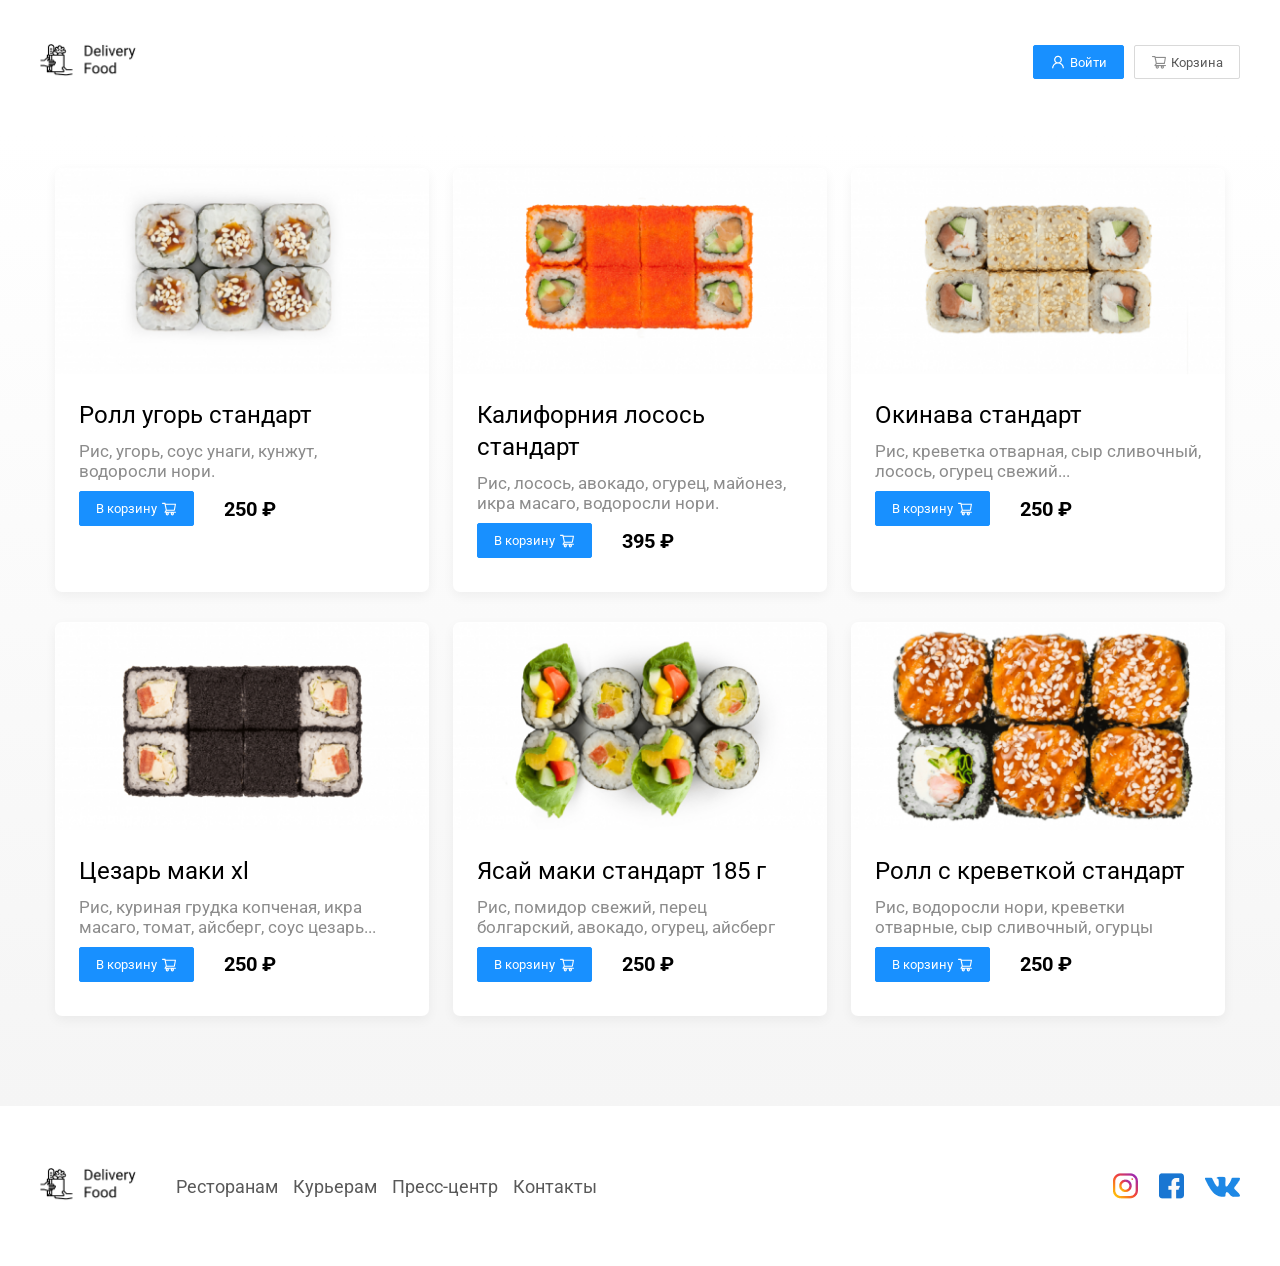
==== goods.html @ f7368b6a "third lesson" ====
<!DOCTYPE html>
<html lang="ru">
<head>
	<meta charset="UTF-8">
	<meta name="viewport" content="width=device-width, initial-scale=1.0">
	<link rel="preconnect" href="https://fonts.googleapis.com">
	<link rel="preconnect" href="https://fonts.gstatic.com" crossorigin>
	<link href="https://fonts.googleapis.com/css2?family=Roboto:ital,wght@0,100..900;1,100..900&display=swap"
		rel="stylesheet">
	<link rel="stylesheet" href="style.css">
	<title>Delivery Food</title>
</head>
<body>
	<div class="page-wrapper">
		<header class="header">
			<div class="container">
				<div class="header-box">
					<a href="index.html" class="header-logo logo">
						<img src="./images/logo.png" alt="logo">
					</a>
					<div class="header-controls">
						<button class="btn btn-primary">
							<img src="./images/icons/user.png" alt="user">
							Войти
						</button>
						<button class="btn btn-outline">
							<img src="./images/icons/shopping-cart.png" alt="shopping card">
							Корзина
						</button>
					</div>
				</div>
			</div>
		</header>
		<main class="main">
			<div class="container">
				<section class="products">
					<div class="container">
						<div class="products-wrapper">
							<div class="products-card">
								<div class="products-card_image">
									<img src="./images/goods/good-1.png" alt="goods-1">
								</div>
								<div class="products-card_description">
									<div class="products-card_description-row">
										<h5 class="products-card_description--name">
											Ролл угорь стандарт
										</h5>
									</div>
									<div class="products-card_description-row">
										<p class="products-card_description--text">
											Рис, угорь, соус унаги, кунжут, водоросли нори.
										</p>
									</div>
									<div class="products-card_description-row">
										<div class="products-card_description-controls">
											<button class="btn btn-primary">
												В корзину
												<img src="./images/icons/shopping-cart-light.svg" alt="shopping cart">
											</button>
											<span class="products-card_description--price">
												250 ₽
											</span>
										</div>
									</div>
								</div>
							</div>
							<div class="products-card">
								<div class="products-card_image">
									<img src="./images/goods/good-2.png" alt="goods-2">
								</div>
								<div class="products-card_description">
									<div class="products-card_description-row">
										<h5 class="products-card_description--name">
											Калифорния лосось стандарт
										</h5>
									</div>
									<div class="products-card_description-row">
										<p class="products-card_description--text">
											Рис, лосось, авокадо, огурец, майонез, икра масаго, водоросли нори.
										</p>
									</div>
									<div class="products-card_description-row">
										<div class="products-card_description-controls">
											<button class="btn btn-primary">
												В корзину
												<img src="./images/icons/shopping-cart-light.svg" alt="shopping cart">
											</button>
											<span class="products-card_description--price">
												395 ₽
											</span>
										</div>
									</div>
								</div>
							</div>
							<div class="products-card">
								<div class="products-card_image">
									<img src="./images/goods/good-3.png" alt="goods-3">
								</div>
								<div class="products-card_description">
									<div class="products-card_description-row">
										<h5 class="products-card_description--name">
											Окинава стандарт
										</h5>
									</div>
									<div class="products-card_description-row">
										<p class="products-card_description--text">
											 Рис, креветка отварная, сыр сливочный, лосось, огурец свежий...
										</p>
									</div>
									<div class="products-card_description-row">
										<div class="products-card_description-controls">
											<button class="btn btn-primary">
												В корзину
												<img src="./images/icons/shopping-cart-light.svg" alt="shopping cart">
											</button>
											<span class="products-card_description--price">
												250 ₽
											</span>
										</div>
									</div>
								</div>
							</div>
							<div class="products-card">
								<div class="products-card_image">
									<img src="./images/goods/good-4.png" alt="goods-4">
								</div>
								<div class="products-card_description">
									<div class="products-card_description-row">
										<h5 class="products-card_description--name">
											Цезарь маки хl
										</h5>
									</div>
									<div class="products-card_description-row">
										<p class="products-card_description--text">
											Рис, куриная грудка копченая, икра масаго, томат, айсберг, соус цезарь...
										</p>
									</div>
									<div class="products-card_description-row">
										<div class="products-card_description-controls">
											<button class="btn btn-primary">
												В корзину
												<img src="./images/icons/shopping-cart-light.svg" alt="shopping cart">
											</button>
											<span class="products-card_description--price">
												250 ₽
											</span>
										</div>
									</div>
								</div>
							</div>
							<div class="products-card">
								<div class="products-card_image">
									<img src="./images/goods/good-5.png" alt="goods-5">
								</div>
								<div class="products-card_description">
									<div class="products-card_description-row">
										<h5 class="products-card_description--name">
											Ясай маки стандарт 185 г
										</h5>
									</div>
									<div class="products-card_description-row">
										<p class="products-card_description--text">
											Рис, помидор свежий, перец болгарский, авокадо, огурец, айсберг
										</p>
									</div>
									<div class="products-card_description-row">
										<div class="products-card_description-controls">
											<button class="btn btn-primary">
												В корзину
												<img src="./images/icons/shopping-cart-light.svg" alt="shopping cart">
											</button>
											<span class="products-card_description--price">
												250 ₽
											</span>
										</div>
									</div>
								</div>
							</div>
							<div class="products-card">
								<div class="products-card_image">
									<img src="./images/goods/good-6.png" alt="goods-6">
								</div>
								<div class="products-card_description">
									<div class="products-card_description-row">
										<h5 class="products-card_description--name">
											Ролл с креветкой стандарт
										</h5>
									</div>
									<div class="products-card_description-row">
										<p class="products-card_description--text">
											Рис, водоросли нори, креветки отварные, сыр сливочный, огурцы
										</p>
									</div>
									<div class="products-card_description-row">
										<div class="products-card_description-controls">
											<button class="btn btn-primary">
												В корзину
												<img src="./images/icons/shopping-cart-light.svg" alt="shopping cart">
											</button>
											<span class="products-card_description--price">
												250 ₽
											</span>
										</div>
									</div>
								</div>
							</div>
						</div>
					</div>
				</section>
			</div>
		</main>
		<div class="cart-modal__overlay">
			<div class="cart-modal">
				<div class="cart-modal__header">
					<h2 class="cart-modal__header--title">Корзина</h2>
					<span class="cart-modal__header--close">
						<img src="./images/icons/close.svg" alt="close">
					</span>
				</div>

				<div class="cart-modal__body">
					<div class="cart-item">
						<p class="cart-item__title">Ролл угорь стандарт</p>
						<div class="cart-item__controls">
							<div class="cart-item__controls--price">250 ₽</div>
							<button class="btn btn-outline">-</button>
							<div class="cart-item__controls--count">1</div>
							<button class="btn btn-outline">+</button>
						</div>
					</div>
					<div class="cart-item">
						<p class="cart-item__title">Ролл угорь стандарт</p>
						<div class="cart-item__controls">
							<div class="cart-item__controls--price">250 ₽</div>
							<button class="btn btn-outline">-</button>
							<div class="cart-item__controls--count">1</div>
							<button class="btn btn-outline">+</button>
						</div>
					</div>
					<div class="cart-item">
						<p class="cart-item__title">Ролл угорь стандарт</p>
						<div class="cart-item__controls">
							<div class="cart-item__controls--price">250 ₽</div>
							<button class="btn btn-outline">-</button>
							<div class="cart-item__controls--count">1</div>
							<button class="btn btn-outline">+</button>
						</div>
					</div>
					<div class="cart-item">
						<p class="cart-item__title">Ролл угорь стандарт</p>
						<div class="cart-item__controls">
							<div class="cart-item__controls--price">250 ₽</div>
							<button class="btn btn-outline">-</button>
							<div class="cart-item__controls--count">1</div>
							<button class="btn btn-outline">+</button>
						</div>
					</div>
					<div class="cart-item">
						<p class="cart-item__title">Ролл угорь стандарт</p>
						<div class="cart-item__controls">
							<div class="cart-item__controls--price">250 ₽</div>
							<button class="btn btn-outline">-</button>
							<div class="cart-item__controls--count">1</div>
							<button class="btn btn-outline">+</button>
						</div>
					</div>
				</div>

				<div class="cart-modal__footer">
					<div class="cart-modal__footer--price">
						1250 ₽
					</div>
					<div class="cart-modal__footer--controls">
						<button class="btn btn-primary">
							Оформить заказ
						</button>
						<button class="btn btn-outline">
							Отмена
						</button>
					</div>
				</div>
			</div>
		</div>
		<footer class="footer">
			<div class="container">
				<div class="footer-box">
					<a href="index.html" class="footer-logo logo">
						<img src="./images/logo.png" alt="logo">
					</a>
					<div class="footer-nav">
						<ul>
							<li>Ресторанам</li>
							<li>Курьерам</li>
							<li>Пресс-центр</li>
							<li>Контакты</li>
						</ul>
					</div>
					<div class="footer-social">
						<img src="./images/social/instagram.png" alt="instagram">
						<img src="./images/social/facebook.png" alt="facebook">
						<img src="./images/social/vk.png" alt="vk">
					</div>
				</div>
			</div>
		</footer>
	</div>
</body>

</html>
---- style.css ----
* {
	box-sizing: border-box;
	font-family: Roboto;
	font-style: normal;
	line-height: normal;
}
body {
	margin: 0;
	padding: 0;
}
.page-wrapper {
	display: flex;
	flex-direction: column;
	min-height: 100vh;
}
.main {
	flex-grow: 1;
	background: linear-gradient(180deg, rgba(245, 245, 245, 0.00) 1.04%, #f5f5f5 100%);
}
.header {
	display: flex;
	align-items: center;
	min-height: 124px;
}
.header-box {
	height: 100%;
	display: flex;
	align-items: center;
	justify-content: space-between;
}
.header-controls {
	display: flex;
	align-items: center;
	justify-content: flex-end;
	gap: 10px;
}
.btn-outline {
	border-radius: 2px;
	border: 1px solid #d9d9d9;
	background: #fff;
	box-shadow: 0px 0px 2px 0px rgba(0, 0, 0, 0.00);
	color: #595959;
}
.btn {
	display: flex;
	padding: 8px 16px;
	align-items: center;
	gap: 4px;
	outline: none;
	cursor: pointer;
}
.btn-primary {
	border: 1px solid #1890ff;
	border-radius: 2px;
	background: #1890ff;
	color: #fff;
}
.container {
	width: 100%;
	max-width: 1230px;
	margin: 0px auto;
	padding-left: 15px;
	padding-right: 15px;
	height: 100%;
}
.banner {
	margin-bottom: 56px;
}
.banner-item {
	background-color: #fff1bb;
	background-image: url(./images/banners/banner-image.png);
	background-repeat: no-repeat;
	background-size: contain;
	background-position: center right;
	padding: 68px;
	border-radius: 10px;
}
.banner-item--title {
	color: #302c34;
	font-size: 39px;
	font-weight: 700;
	max-width: 50%;
	margin-top: 0;
	margin-bottom: 15px;
}
.banner-item--subtitle {
	color: #302c34;
	font-size: 24px;
	font-weight: 400;
	max-width: 50%;
	margin: 0;
}
.footer {
	min-height: 156px;
	display: flex;
	align-items: center;
	padding: 60px 0;
}
.footer-box {
	height: 100%;
	display: flex;
	align-items: center;
	justify-content: space-between;
	gap: 36px;
	flex-wrap: wrap;
}
.footer-nav {
	flex-grow: 1;
}
.footer-nav ul {
	display: flex;
	align-items: center;
	list-style: none;
	padding: 0;
	margin: 0;
	gap: 15px;
	flex-wrap: wrap;
}
.footer-nav ul li {
	color: #595959;
	font-size: 18px;
	font-weight: 400;
}
.footer-social {
	display: flex;
	align-items: center;
	gap: 20px;
	justify-content: flex-end;
}
.logo {
	max-width: 100px;
}
.logo img {
	width: 100%;
}
.products-header {
	display: flex;
	justify-content: space-between;
	align-items: center;
	flex-wrap: wrap;
	gap: 24px;
}
.products-header--title {
	color: #000;
	font-size: 36px;
	font-weight: 700;
	margin: 0;
}
.products-header--search {
	border-radius: 2px;
	border: 1px solid #d9d9d9;
	background: #fff;
	min-width: 306px;
	height: 34px;
	flex-shrink: 0;
	padding: 5px 12px;
}
.products-header--search:focus{
	outline: none;
	border: 1px solid #d9d9d9;
}
.products-header--search::placeholder {
	color: #bfbfbf;
	font-size: 16px;
	font-weight: 400;
	line-height: 24px;
}
.products-wrapper {
	margin-top: 44px;
	margin-bottom: 90px;
	display: flex;
	flex-wrap: wrap;
	row-gap: 30px;
	column-gap: 24px;
}
.products-card {
	width: calc((100% - 48px) / 3);
	border-radius: 7px;
	background: #fff;
	box-shadow: 0px 4px 12px 0px rgba(0, 0, 0, 0.05);
	overflow: hidden;
	text-decoration: none;
}
.products-card_image {
	width: 100%;
}
.products-card_image img {
	width: 100%;
}
.products-card_description {
	padding: 20px 24px 34px 24px;
}
.products-card_description-row {
	display: flex;
	align-items: center;
	justify-content: space-between;
}
.products-card_description-row:not(:last-child) {
	margin-bottom: 10px;
}
.products-card_description--title {
	color: #000;
	font-size: 24px;
	font-weight: 700;
	line-height: 32px;
	margin: 0;
}
.products-card_description--badge {
	color: #fff;
	font-size: 12px;
	font-weight: 400;
	line-height: 20px;
	background: #262626;
	padding: 1px 8px;
}
.products-card_description-info {
	display: flex;
	align-items: center;
	justify-content: flex-start;
	gap: 25px;
	flex-wrap: wrap;
	row-gap: 8px;
	column-gap: 25px;
}
.products-card_description--name {
	margin: 0;
	color: #000;
	font-size: 24px;
	font-weight: 400;
	line-height: 32px;
}
.products-card_description--text {
	margin: 0;
	color: #8c8c8c;
	font-size: 17px;
	font-weight: 400;
}
.products-card_description-controls {
	display: flex;
	align-items: center;
	justify-content: flex-start;
	flex-wrap: wrap;
	row-gap: 10px;
	column-gap: 30px;
}
.products-card_description--price {
	color: #000;
	font-size: 20px;
	font-weight: 700;
	line-height: 32px;
}
.products-card_description-info--raiting {
	color: #ffc107;
	font-size: 18px;
	font-weight: 700;
	line-height: 32px;
}
.products-card_description-info--price {
	color: #8c8c8c;
	font-size: 18px;
	font-weight: 400;
	line-height: 32px;
}
.products-card_description-info--group {
	color: #8c8c8c;
	font-size: 18px;
	font-weight: 400;
	line-height: 32px;
	position: relative;
}
.products-card_description-info--group::before {
	content: '';
	display: block;
	width: 5px;
	height: 5px;
	border-radius: 50%;
	background: #8c8c8c;
	position: absolute;
	left: -14px;
	top: 14px;
}
.cart-modal__overlay {
	display: none;
	position: fixed;
	top: 0;
	left: 0;
	right: 0;
	bottom: 0;
	background: rgba(0, 0, 0, 0.40);
	align-items: center;
	justify-content: center;
}
.cart-modal__overlay.open {
	display: flex;
}
.cart-modal__header {
	display: flex;
	align-items: center;
	justify-content: space-between;
	margin-bottom: 48px;
}
.cart-modal__header--title {
	color: #000;
	font-weight: 700;
	font-size: 36px;
	margin: 0;
}
.cart-modal__header--close {
	cursor: pointer;
}
.cart-modal__footer {
	display: flex;
	align-items: center;
	justify-content: space-between;
	flex-wrap: wrap;
	gap: 15px;
	margin-top: 50px;
}
.cart-modal__footer--price {
	border-radius: 5px;
	background: #262626;
	color: #fafafa;
	font-size: 20px;
	font-weight: 700;
	padding: 15px 20px;
}
.cart-modal__footer--controls {
	display: flex;
	align-items: center;
	gap: 10px;
}
.cart-modal {
	max-width: 780px;
	width: 100%;
	padding: 40px 45px;
	border-radius: 5px;
	background: #fff;
}
.cart-item {
	display: flex;
	align-items: center;
	justify-content: space-between;
	flex-wrap: wrap;
	gap: 10px;
}
.cart-item:not(:last-child) {
	margin-bottom: 10px;
	padding-bottom: 10px;
	border-bottom: 1px solid #d9d9d9;;
}
.cart-item__title {
	color: #000;
	font-size: 18px;
	font-weight: 400;
	line-height: 32px;
	margin: 0;
}
.cart-item__controls {
	display: flex;
	align-items: center;
}
.cart-item__controls--price {
	margin-right: 47px;
	color: #000;
	font-size: 20px;
	font-weight: 700;
	line-height: 32px;
}
.cart-item__controls button {
	border: solid 1px #40a9ff;
	color: #40a9ff;
}
.cart-item__controls--count {
	margin-left: 15px;
	margin-right: 15px;
}
@media (max-width: 991px) {
	.banner-item--title {
		max-width: 100%;
	}
	.banner-item--subtitle {
		max-width: 100%;
	}
	.products-card {
		width: calc((100% - 24px) / 2);
	}
	.banner-item {
		background-image: none;
	}
}
@media (max-width: 768px) {
	.products-card {
		width: 100%;
	}
}
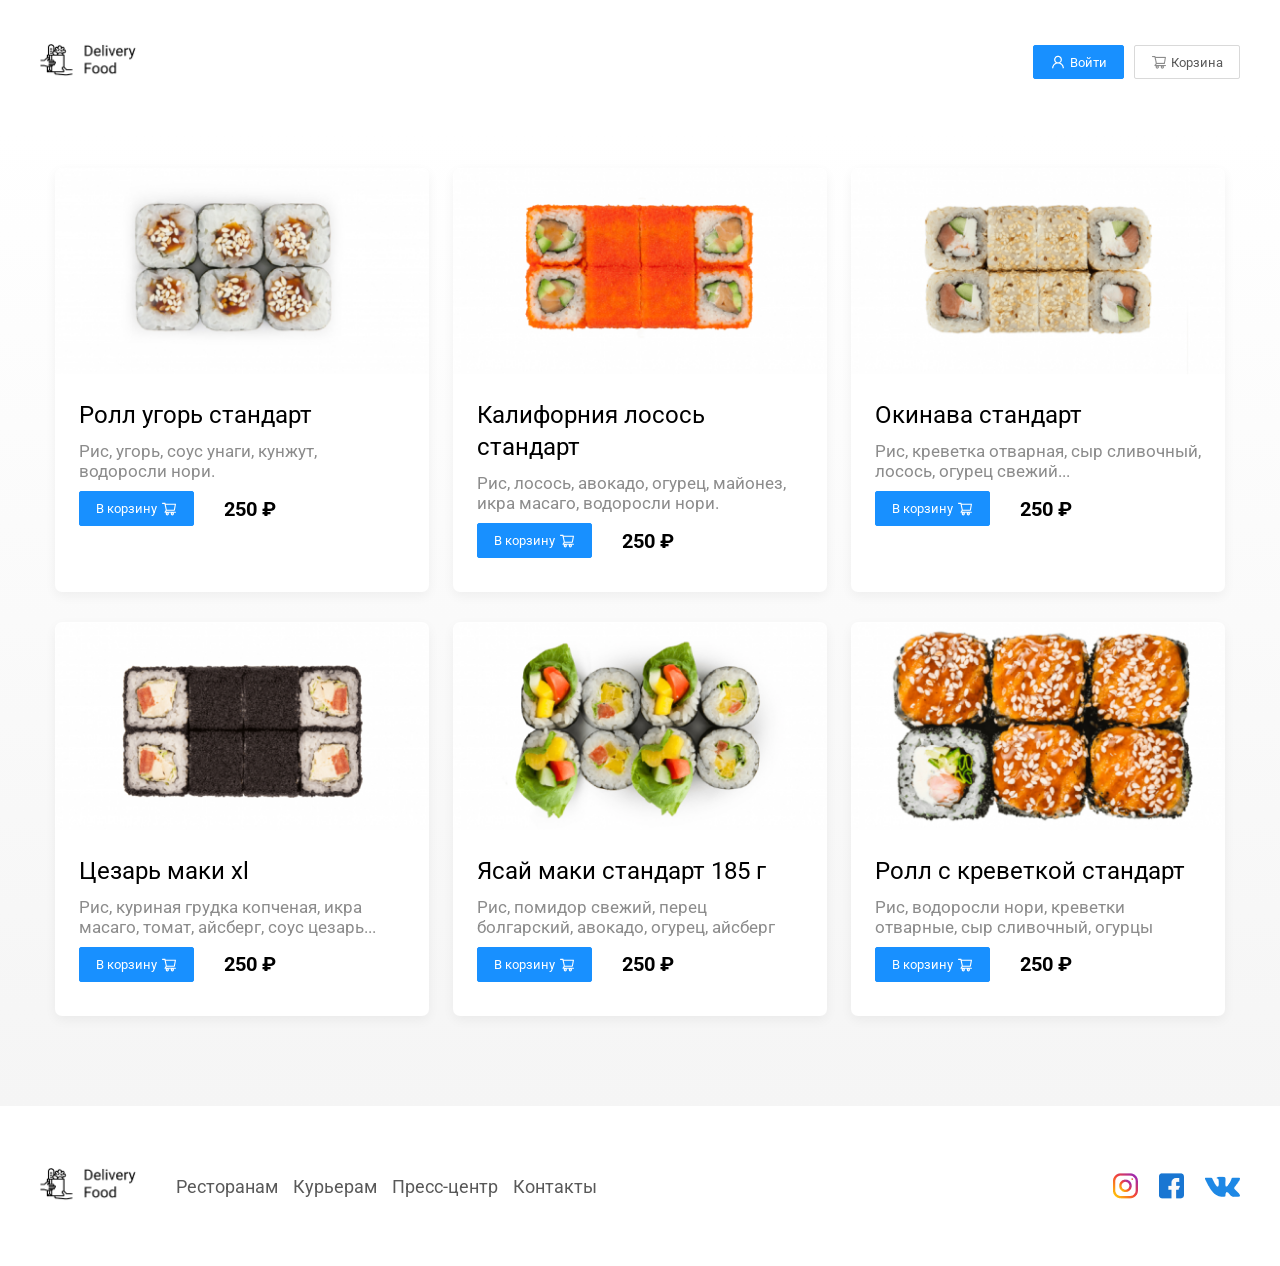
==== commit 94dff2d4: "fourth lesson" ====
--- a/goods.html
+++ b/goods.html
@@ -7,7 +7,8 @@
 	<link rel="preconnect" href="https://fonts.gstatic.com" crossorigin>
 	<link href="https://fonts.googleapis.com/css2?family=Roboto:ital,wght@0,100..900;1,100..900&display=swap"
 		rel="stylesheet">
-	<link rel="stylesheet" href="style.css">
+	<link rel="stylesheet" href="./css/style.css">
+	<script src="./scripts/index.js" defer></script>
 	<title>Delivery Food</title>
 </head>
 <body>
@@ -23,7 +24,7 @@
 							<img src="./images/icons/user.png" alt="user">
 							Войти
 						</button>
-						<button class="btn btn-outline">
+						<button class="btn btn-outline" id="cart-button">
 							<img src="./images/icons/shopping-cart.png" alt="shopping card">
 							Корзина
 						</button>
@@ -35,7 +36,7 @@
 			<div class="container">
 				<section class="products">
 					<div class="container">
-						<div class="products-wrapper">
+						<div class="products-wrapper" id="goods-container">
 							<div class="products-card">
 								<div class="products-card_image">
 									<img src="./images/goods/good-1.png" alt="goods-1">
--- a/css/style.css
+++ b/css/style.css
@@ -0,0 +1,395 @@
+* {
+	box-sizing: border-box;
+	font-family: Roboto;
+	font-style: normal;
+	line-height: normal;
+}
+body {
+	margin: 0;
+	padding: 0;
+}
+.page-wrapper {
+	display: flex;
+	flex-direction: column;
+	min-height: 100vh;
+}
+.main {
+	flex-grow: 1;
+	background: linear-gradient(180deg, rgba(245, 245, 245, 0.00) 1.04%, #f5f5f5 100%);
+}
+.header {
+	display: flex;
+	align-items: center;
+	min-height: 124px;
+}
+.header-box {
+	height: 100%;
+	display: flex;
+	align-items: center;
+	justify-content: space-between;
+}
+.header-controls {
+	display: flex;
+	align-items: center;
+	justify-content: flex-end;
+	gap: 10px;
+}
+.btn-outline {
+	border-radius: 2px;
+	border: 1px solid #d9d9d9;
+	background: #fff;
+	box-shadow: 0px 0px 2px 0px rgba(0, 0, 0, 0.00);
+	color: #595959;
+}
+.btn {
+	display: flex;
+	padding: 8px 16px;
+	align-items: center;
+	gap: 4px;
+	outline: none;
+	cursor: pointer;
+}
+.btn-primary {
+	border: 1px solid #1890ff;
+	border-radius: 2px;
+	background: #1890ff;
+	color: #fff;
+}
+.container {
+	width: 100%;
+	max-width: 1230px;
+	margin: 0px auto;
+	padding-left: 15px;
+	padding-right: 15px;
+	height: 100%;
+}
+.banner {
+	margin-bottom: 56px;
+}
+.banner-item {
+	background-color: #fff1bb;
+	background-image: url(./images/banners/banner-image.png);
+	background-repeat: no-repeat;
+	background-size: contain;
+	background-position: center right;
+	padding: 68px;
+	border-radius: 10px;
+}
+.banner-item--title {
+	color: #302c34;
+	font-size: 39px;
+	font-weight: 700;
+	max-width: 50%;
+	margin-top: 0;
+	margin-bottom: 15px;
+}
+.banner-item--subtitle {
+	color: #302c34;
+	font-size: 24px;
+	font-weight: 400;
+	max-width: 50%;
+	margin: 0;
+}
+.footer {
+	min-height: 156px;
+	display: flex;
+	align-items: center;
+	padding: 60px 0;
+}
+.footer-box {
+	height: 100%;
+	display: flex;
+	align-items: center;
+	justify-content: space-between;
+	gap: 36px;
+	flex-wrap: wrap;
+}
+.footer-nav {
+	flex-grow: 1;
+}
+.footer-nav ul {
+	display: flex;
+	align-items: center;
+	list-style: none;
+	padding: 0;
+	margin: 0;
+	gap: 15px;
+	flex-wrap: wrap;
+}
+.footer-nav ul li {
+	color: #595959;
+	font-size: 18px;
+	font-weight: 400;
+}
+.footer-social {
+	display: flex;
+	align-items: center;
+	gap: 20px;
+	justify-content: flex-end;
+}
+.logo {
+	max-width: 100px;
+}
+.logo img {
+	width: 100%;
+}
+.products-header {
+	display: flex;
+	justify-content: space-between;
+	align-items: center;
+	flex-wrap: wrap;
+	gap: 24px;
+}
+.products-header--title {
+	color: #000;
+	font-size: 36px;
+	font-weight: 700;
+	margin: 0;
+}
+.products-header--search {
+	border-radius: 2px;
+	border: 1px solid #d9d9d9;
+	background: #fff;
+	min-width: 306px;
+	height: 34px;
+	flex-shrink: 0;
+	padding: 5px 12px;
+}
+.products-header--search:focus{
+	outline: none;
+	border: 1px solid #d9d9d9;
+}
+.products-header--search::placeholder {
+	color: #bfbfbf;
+	font-size: 16px;
+	font-weight: 400;
+	line-height: 24px;
+}
+.products-wrapper {
+	margin-top: 44px;
+	margin-bottom: 90px;
+	display: flex;
+	flex-wrap: wrap;
+	row-gap: 30px;
+	column-gap: 24px;
+}
+.products-card {
+	width: calc((100% - 48px) / 3);
+	border-radius: 7px;
+	background: #fff;
+	box-shadow: 0px 4px 12px 0px rgba(0, 0, 0, 0.05);
+	overflow: hidden;
+	text-decoration: none;
+}
+.products-card_image {
+	width: 100%;
+}
+.products-card_image img {
+	width: 100%;
+}
+.products-card_description {
+	padding: 20px 24px 34px 24px;
+}
+.products-card_description-row {
+	display: flex;
+	align-items: center;
+	justify-content: space-between;
+}
+.products-card_description-row:not(:last-child) {
+	margin-bottom: 10px;
+}
+.products-card_description--title {
+	color: #000;
+	font-size: 24px;
+	font-weight: 700;
+	line-height: 32px;
+	margin: 0;
+}
+.products-card_description--badge {
+	color: #fff;
+	font-size: 12px;
+	font-weight: 400;
+	line-height: 20px;
+	background: #262626;
+	padding: 1px 8px;
+}
+.products-card_description-info {
+	display: flex;
+	align-items: center;
+	justify-content: flex-start;
+	gap: 25px;
+	flex-wrap: wrap;
+	row-gap: 8px;
+	column-gap: 25px;
+}
+.products-card_description--name {
+	margin: 0;
+	color: #000;
+	font-size: 24px;
+	font-weight: 400;
+	line-height: 32px;
+}
+.products-card_description--text {
+	margin: 0;
+	color: #8c8c8c;
+	font-size: 17px;
+	font-weight: 400;
+}
+.products-card_description-controls {
+	display: flex;
+	align-items: center;
+	justify-content: flex-start;
+	flex-wrap: wrap;
+	row-gap: 10px;
+	column-gap: 30px;
+}
+.products-card_description--price {
+	color: #000;
+	font-size: 20px;
+	font-weight: 700;
+	line-height: 32px;
+}
+.products-card_description-info--raiting {
+	color: #ffc107;
+	font-size: 18px;
+	font-weight: 700;
+	line-height: 32px;
+}
+.products-card_description-info--price {
+	color: #8c8c8c;
+	font-size: 18px;
+	font-weight: 400;
+	line-height: 32px;
+}
+.products-card_description-info--group {
+	color: #8c8c8c;
+	font-size: 18px;
+	font-weight: 400;
+	line-height: 32px;
+	position: relative;
+}
+.products-card_description-info--group::before {
+	content: '';
+	display: block;
+	width: 5px;
+	height: 5px;
+	border-radius: 50%;
+	background: #8c8c8c;
+	position: absolute;
+	left: -14px;
+	top: 14px;
+}
+.cart-modal__overlay {
+	display: none;
+	position: fixed;
+	top: 0;
+	left: 0;
+	right: 0;
+	bottom: 0;
+	background: rgba(0, 0, 0, 0.40);
+	align-items: center;
+	justify-content: center;
+}
+.cart-modal__overlay.open {
+	display: flex;
+}
+.cart-modal__header {
+	display: flex;
+	align-items: center;
+	justify-content: space-between;
+	margin-bottom: 48px;
+}
+.cart-modal__header--title {
+	color: #000;
+	font-weight: 700;
+	font-size: 36px;
+	margin: 0;
+}
+.cart-modal__header--close {
+	cursor: pointer;
+}
+.cart-modal__footer {
+	display: flex;
+	align-items: center;
+	justify-content: space-between;
+	flex-wrap: wrap;
+	gap: 15px;
+	margin-top: 50px;
+}
+.cart-modal__footer--price {
+	border-radius: 5px;
+	background: #262626;
+	color: #fafafa;
+	font-size: 20px;
+	font-weight: 700;
+	padding: 15px 20px;
+}
+.cart-modal__footer--controls {
+	display: flex;
+	align-items: center;
+	gap: 10px;
+}
+.cart-modal {
+	max-width: 780px;
+	width: 100%;
+	padding: 40px 45px;
+	border-radius: 5px;
+	background: #fff;
+}
+.cart-item {
+	display: flex;
+	align-items: center;
+	justify-content: space-between;
+	flex-wrap: wrap;
+	gap: 10px;
+}
+.cart-item:not(:last-child) {
+	margin-bottom: 10px;
+	padding-bottom: 10px;
+	border-bottom: 1px solid #d9d9d9;;
+}
+.cart-item__title {
+	color: #000;
+	font-size: 18px;
+	font-weight: 400;
+	line-height: 32px;
+	margin: 0;
+}
+.cart-item__controls {
+	display: flex;
+	align-items: center;
+}
+.cart-item__controls--price {
+	margin-right: 47px;
+	color: #000;
+	font-size: 20px;
+	font-weight: 700;
+	line-height: 32px;
+}
+.cart-item__controls button {
+	border: solid 1px #40a9ff;
+	color: #40a9ff;
+}
+.cart-item__controls--count {
+	margin-left: 15px;
+	margin-right: 15px;
+}
+@media (max-width: 991px) {
+	.banner-item--title {
+		max-width: 100%;
+	}
+	.banner-item--subtitle {
+		max-width: 100%;
+	}
+	.products-card {
+		width: calc((100% - 24px) / 2);
+	}
+	.banner-item {
+		background-image: none;
+	}
+}
+@media (max-width: 768px) {
+	.products-card {
+		width: 100%;
+	}
+}
